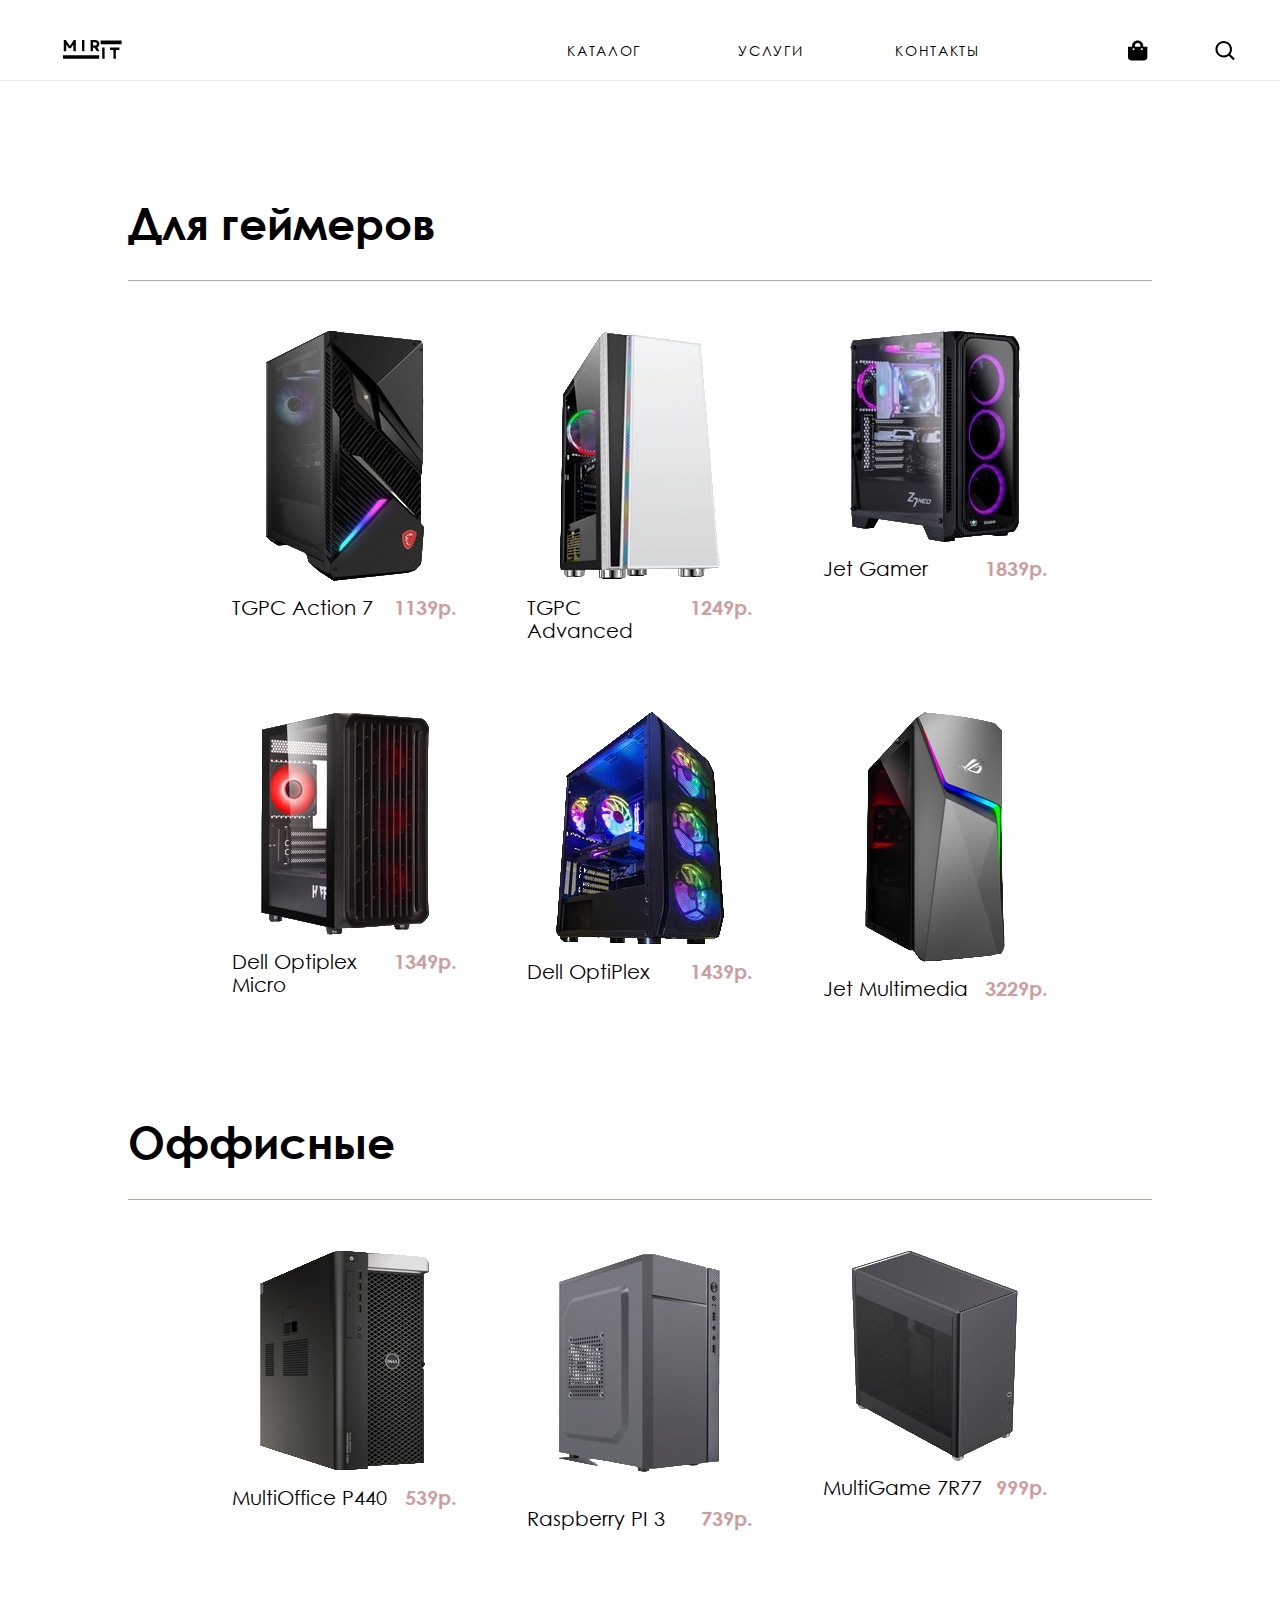
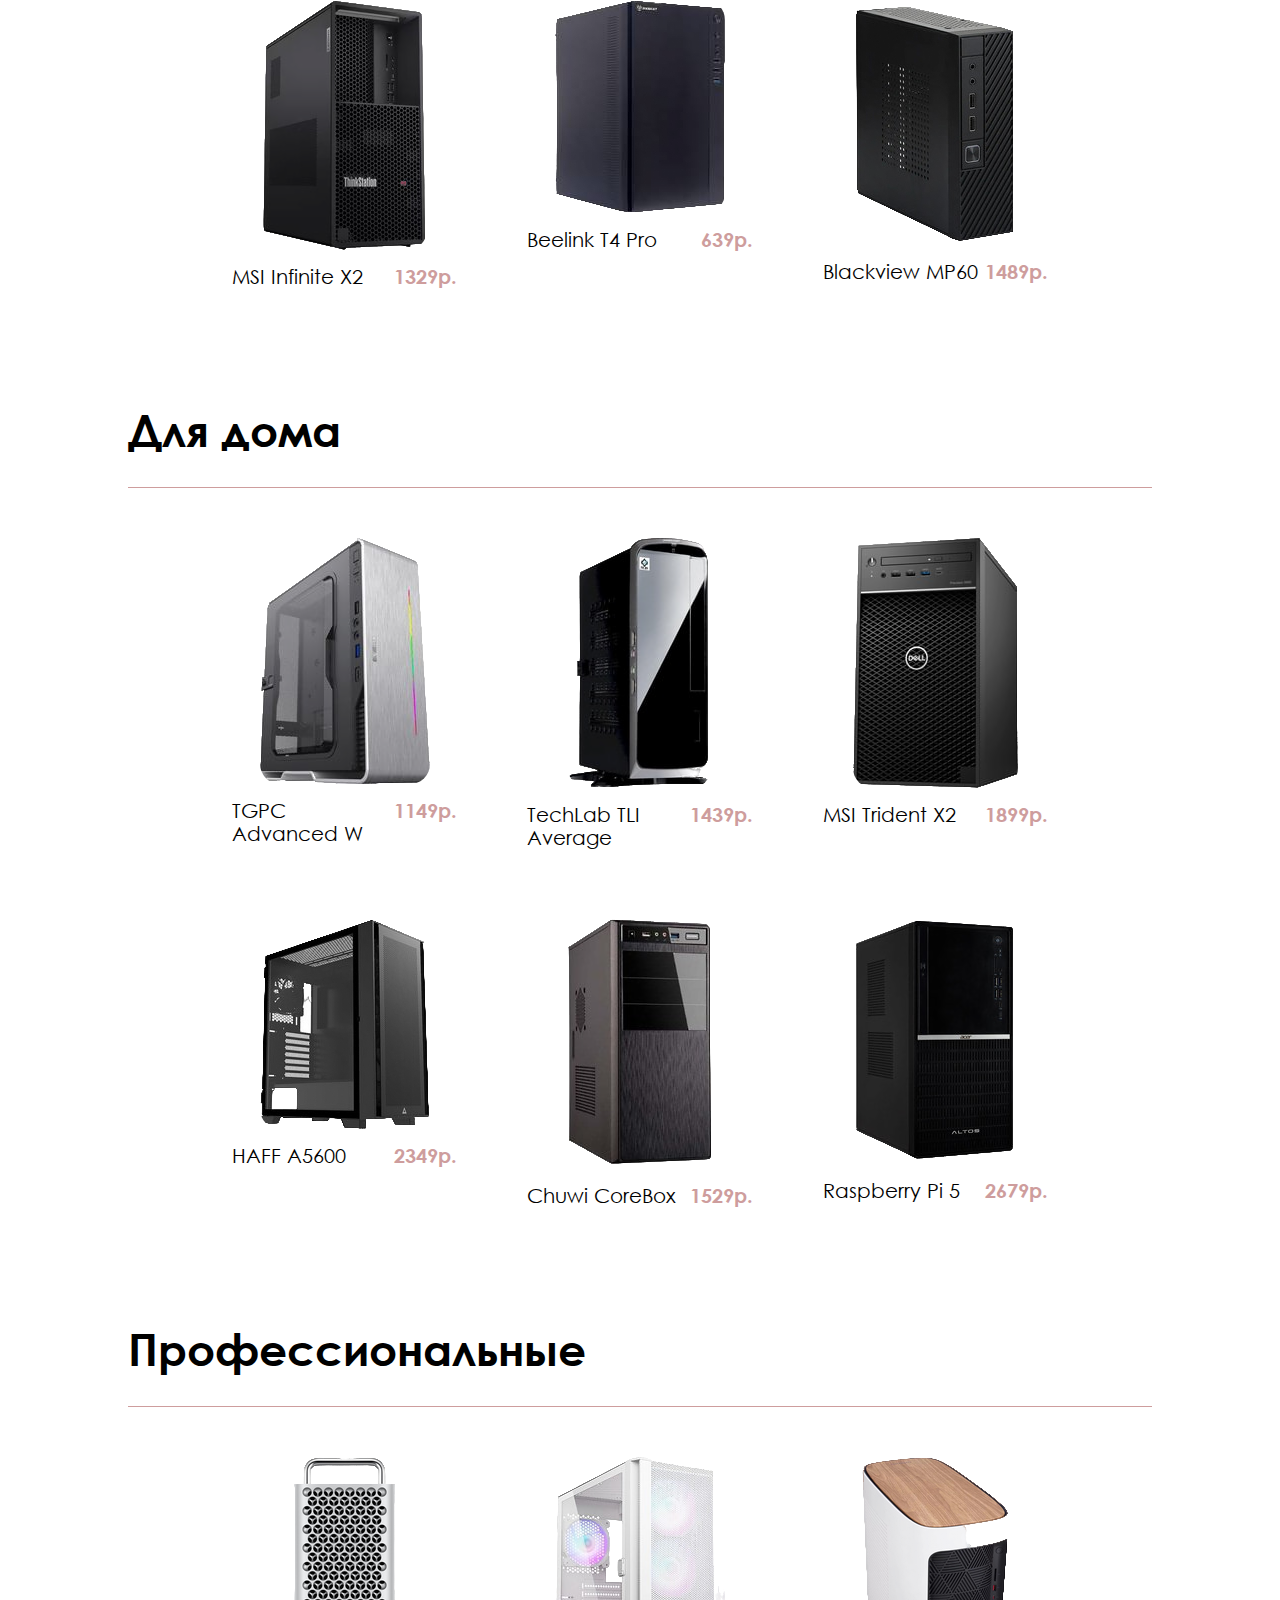
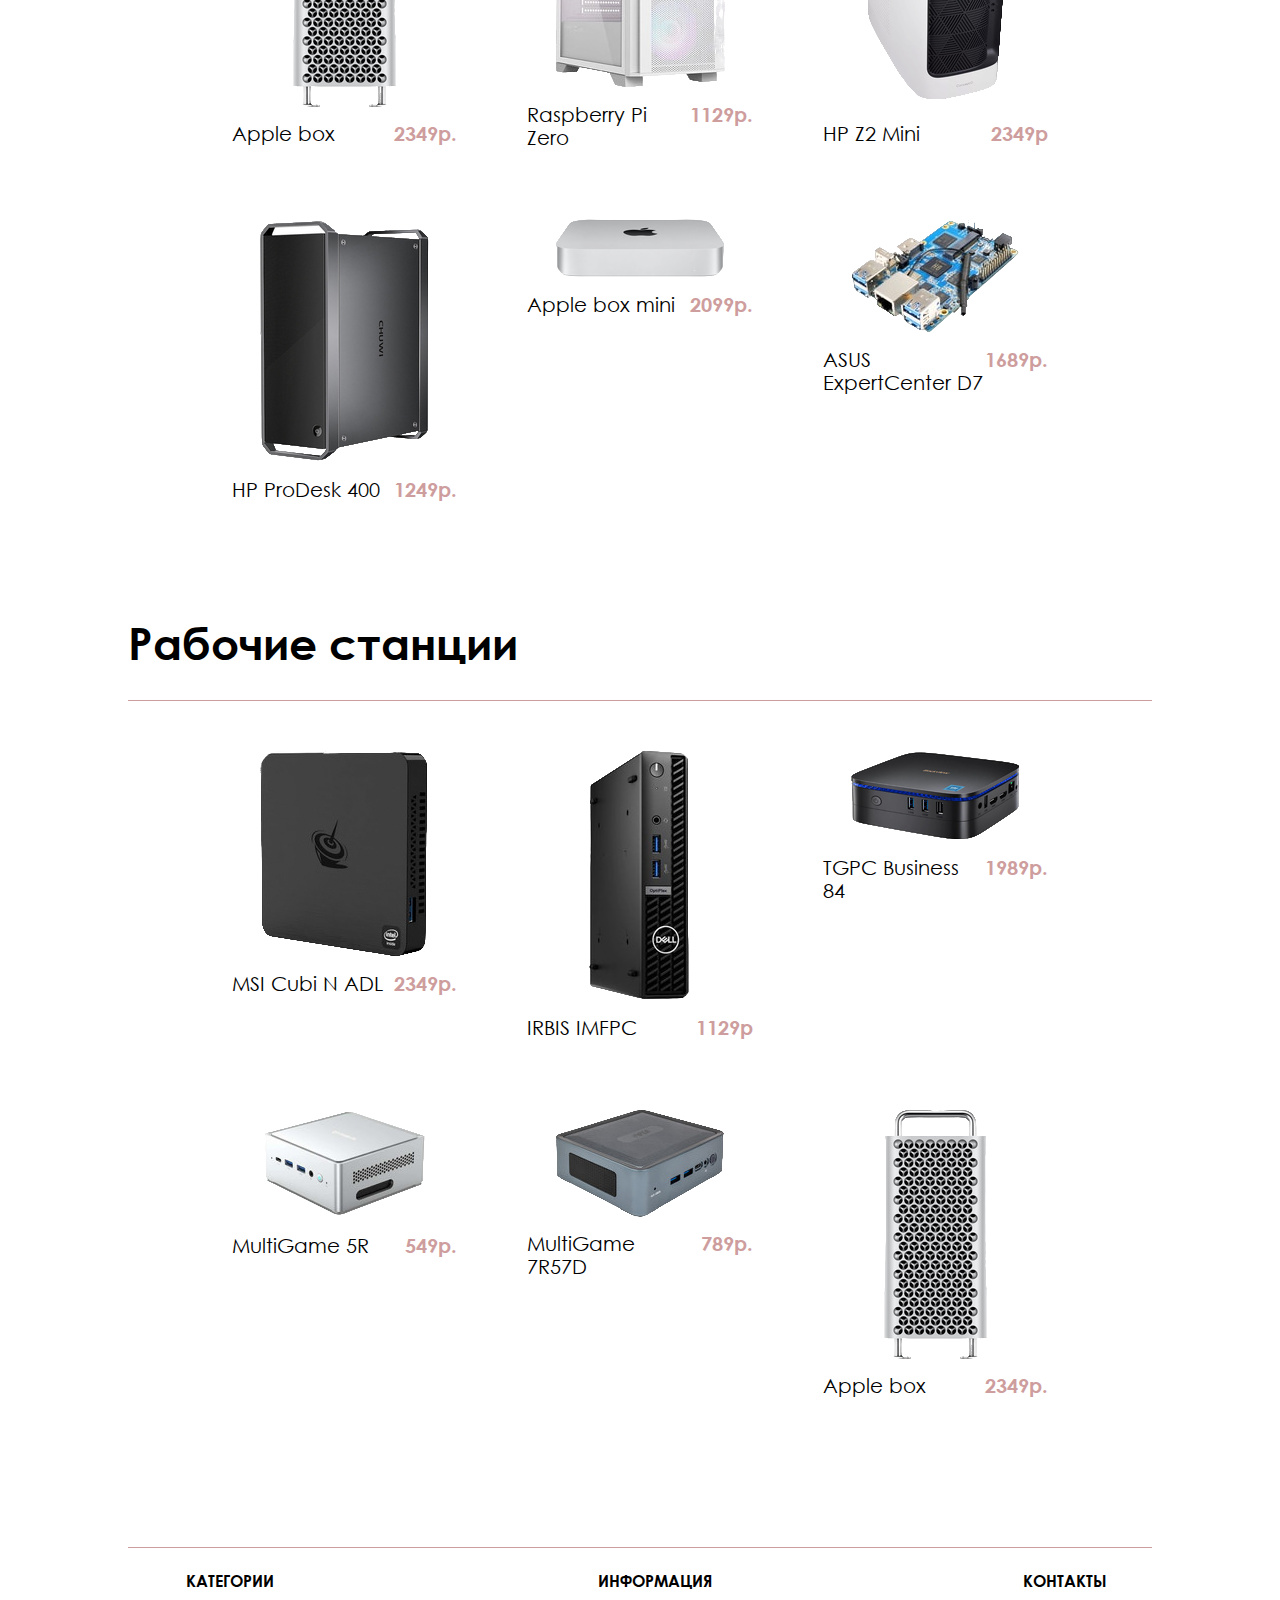
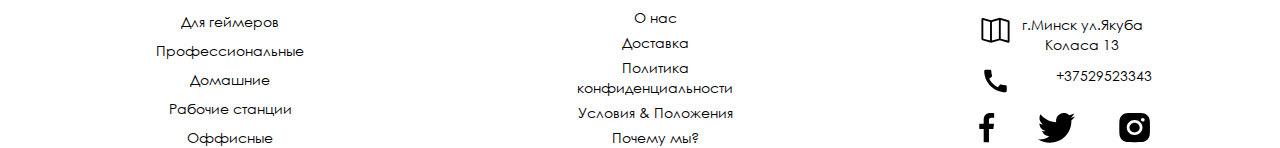
==== catalog.html @ ecb58de8 "Add files via upload" ====
<!DOCTYPE html>
<html lang="en">
<head>

    <link rel="stylesheet" href="./styles/obnulator.css">
    <link rel="stylesheet" href="./styles/catalog.css">

    <meta charset="UTF-8">
    <meta http-equiv="X-UA-Compatible" content="IE=edge">
    <meta name="viewport" content="width=device-width, initial-scale=1.0">

    <title>MirIt</title>
</head>

<body>

    <nav>
        <div class="nav">
            <figure class="nav__logo">
              <a href="index.html">
                <svg version="1.0"class="white" xmlns="http://www.w3.org/2000/svg"
 width="150px" height="150px" viewBox="0 0 500.000000 500.000000"
 preserveAspectRatio="xMidYMid meet">

<g transform="translate(0.000000,500.000000) scale(0.100000,-0.100000)"
fill="#000000" stroke="none">
<path d="M940 2721 l0 -281 60 0 60 0 2 168 3 167 65 -95 65 -95 45 0 44 0 66
94 65 94 5 -164 5 -164 58 -3 57 -3 0 281 0 280 -49 0 -49 0 -98 -144 c-63
-92 -103 -141 -109 -135 -5 5 -50 69 -101 142 l-91 132 -52 3 -51 3 0 -280z"/>
<path d="M1852 2723 l3 -278 58 -3 57 -3 0 281 0 280 -60 0 -60 0 2 -277z"/>
<path d="M2280 2720 l0 -281 58 3 57 3 3 88 3 88 42 -3 c41 -3 43 -5 93 -88
l50 -85 67 -3 c37 -2 67 1 67 5 0 4 -23 47 -51 96 l-52 89 33 26 c100 78 90
246 -18 310 -45 26 -54 27 -199 30 l-153 4 0 -282z m274 159 c35 -16 52 -69
34 -106 -18 -38 -53 -53 -125 -53 l-63 0 0 85 0 85 65 0 c35 0 75 -5 89 -11z"/>
<path d="M2780 2885 l0 -95 525 0 525 0 0 95 0 95 -525 0 -525 0 0 -95z"/>
<path d="M2860 2340 l0 -280 60 0 60 0 0 280 0 280 -60 0 -60 0 0 -280z"/>
<path d="M3250 2560 l0 -60 85 0 85 0 2 -217 3 -218 60 0 60 0 -3 164 c-2 91
-1 189 3 218 l6 53 85 0 84 0 0 60 0 60 -235 0 -235 0 0 -60z"/>
<path d="M900 2150 l0 -90 905 0 905 0 0 90 0 90 -905 0 -905 0 0 -90z"/>
</g>
</svg>
              </a>                 
           </figure>
            <div class="nav__links">
               <div class="nav__links__text">
                    <a href="catalog.html">КАТАЛОГ</a>
                    <a href="services.html">УСЛУГИ</a>
                    <a href="#contactUs">КОНТАКТЫ</a>
                </div>
                <figure class="nav__links__img">
                    <a href="shopping_cart.html">
                        <svg class="white" width="27" height="27" viewBox="0 0 27 27" fill="none" xmlns="http://www.w3.org/2000/svg">
                            <path d="M20.53 8.4375V6.75C20.53 3.02801 17.1809 0 13.0645 0C8.94803 0 5.59908 3.02801 5.59908 6.75V8.4375H0V22.7812C0 25.1112 2.08898 27 4.6659 27H21.4631C24.0401 27 26.129 25.1112 26.129 22.7812V8.4375H20.53ZM9.3318 6.75C9.3318 4.889 11.0063 3.375 13.0645 3.375C15.1228 3.375 16.7972 4.889 16.7972 6.75V8.4375H9.3318V6.75ZM18.6636 13.0781C17.8905 13.0781 17.2638 12.5115 17.2638 11.8125C17.2638 11.1135 17.8905 10.5469 18.6636 10.5469C19.4367 10.5469 20.0634 11.1135 20.0634 11.8125C20.0634 12.5115 19.4367 13.0781 18.6636 13.0781ZM7.46544 13.0781C6.69236 13.0781 6.06567 12.5115 6.06567 11.8125C6.06567 11.1135 6.69236 10.5469 7.46544 10.5469C8.23852 10.5469 8.86521 11.1135 8.86521 11.8125C8.86521 12.5115 8.23852 13.0781 7.46544 13.0781Z" fill="black"/>
                        </svg>
                        <svg class="gray" width="27" height="27" viewBox="0 0 27 27" fill="none" xmlns="http://www.w3.org/2000/svg">
                            <path d="M20.53 8.4375V6.75C20.53 3.02801 17.1809 0 13.0645 0C8.94803 0 5.59908 3.02801 5.59908 6.75V8.4375H0V22.7812C0 25.1112 2.08898 27 4.6659 27H21.4631C24.0401 27 26.129 25.1112 26.129 22.7812V8.4375H20.53ZM9.3318 6.75C9.3318 4.889 11.0063 3.375 13.0645 3.375C15.1228 3.375 16.7972 4.889 16.7972 6.75V8.4375H9.3318V6.75ZM18.6636 13.0781C17.8905 13.0781 17.2638 12.5115 17.2638 11.8125C17.2638 11.1135 17.8905 10.5469 18.6636 10.5469C19.4367 10.5469 20.0634 11.1135 20.0634 11.8125C20.0634 12.5115 19.4367 13.0781 18.6636 13.0781ZM7.46544 13.0781C6.69236 13.0781 6.06567 12.5115 6.06567 11.8125C6.06567 11.1135 6.69236 10.5469 7.46544 10.5469C8.23852 10.5469 8.86521 11.1135 8.86521 11.8125C8.86521 12.5115 8.23852 13.0781 7.46544 13.0781Z" fill="black"/>
                        </svg>
                        
                    </a>
                    <a href="">
                        <svg class="white" width="25" height="25" viewBox="0 0 25 25" fill="none" xmlns="http://www.w3.org/2000/svg">
                            <path d="M10.9167 21.25C13.2094 21.2495 15.436 20.482 17.242 19.0697L22.9202 24.7478L24.7466 22.9214L19.0684 17.2432C20.4815 15.4371 21.2495 13.2099 21.25 10.9167C21.25 5.21912 16.6143 0.583328 10.9167 0.583328C5.21917 0.583328 0.583374 5.21912 0.583374 10.9167C0.583374 16.6142 5.21917 21.25 10.9167 21.25ZM10.9167 3.16666C15.1908 3.16666 18.6667 6.64254 18.6667 10.9167C18.6667 15.1908 15.1908 18.6667 10.9167 18.6667C6.64258 18.6667 3.16671 15.1908 3.16671 10.9167C3.16671 6.64254 6.64258 3.16666 10.9167 3.16666Z" fill="black"/>
                        </svg>
                        <svg class="gray" width="25" height="25" viewBox="0 0 25 25" fill="none" xmlns="http://www.w3.org/2000/svg">
                            <path d="M10.9167 21.25C13.2094 21.2495 15.436 20.482 17.242 19.0697L22.9202 24.7478L24.7466 22.9214L19.0684 17.2432C20.4815 15.4371 21.2495 13.2099 21.25 10.9167C21.25 5.21912 16.6143 0.583328 10.9167 0.583328C5.21917 0.583328 0.583374 5.21912 0.583374 10.9167C0.583374 16.6142 5.21917 21.25 10.9167 21.25ZM10.9167 3.16666C15.1908 3.16666 18.6667 6.64254 18.6667 10.9167C18.6667 15.1908 15.1908 18.6667 10.9167 18.6667C6.64258 18.6667 3.16671 15.1908 3.16671 10.9167C3.16671 6.64254 6.64258 3.16666 10.9167 3.16666Z" fill="gray"/>
                        </svg>
                    </a>
                </figure>
            </div>
        </div>

        <div class="nav__line"></div>
    </nav>

    <main>

        <div class="container">
            <div class="header" id="ForGamers">
                <div>Для геймеров</div>
                <div class="header__line"></div>
            </div>

            <div class="grid">
                <div class="element">
                    <figure>
                        <a href="technique_review.html">
                            <img src="./img/pc1forgames.png" alt="">
                        </a>
                    </figure>
                    <div class="element__about">
                        <div>TGPC Action 7</div>
                        <div class="price">1139р.</div>
                    </div>
                </div>
                <div class="element">
                    <figure>
                        <a href="technique_review.html">
                            <img src="./img/pc2forgames.png" alt="">
                        </a>
                    </figure>
                    <div class="element__about">
                        <div>TGPC Advanced</div>
                        <div class="price">1249р.</div>
                    </div>
                </div>
                <div class="element">
                    <figure>
                        <a href="technique_review.html">
                            <img src="./img/pc3forgames.png" alt="">
                        </a>
                    </figure>
                    <div class="element__about">
                        <div>Jet Gamer</div>
                        <div class="price">1839р.</div>
                    </div>
                </div>
                <div class="element">
                    <figure>
                        <a href="technique_review.html">
                            <img src="./img/pc4forgames.png" alt="">
                        </a>
                    </figure>
                    <div class="element__about">
                        <div>Dell Optiplex Micro</div>
                        <div class="price">1349р.</div>
                    </div>
                </div>
                <div class="element">
                    <figure>
                        <a href="technique_review.html">
                            <img src="./img/pc5forgames.png" alt="">
                        </a>
                    </figure>
                    <div class="element__about">
                        <div>Dell OptiPlex</div>
                        <div class="price">1439р.</div>
                    </div>
                </div>
                <div class="element">
                    <figure>
                        <a href="technique_review.html">
                            <img src="./img/pc6forgames.png" alt="">
                        </a>
                    </figure>
                    <div class="element__about">
                        <div>Jet Multimedia</div>
                        <div class="price">3229р.</div>
                    </div>
                </div>
            </div>

            <div class="header" id="ForOffice">
                <div>Оффисные</div>
                <div class="header__line"></div>
            </div>

            <div class="grid">
                <div class="element">
                    <figure>
                        <a href="technique_review.html">
                            <img src="./img/pc1foroffice.png" alt="">
                        </a>
                    </figure>
                    <div class="element__about">
                        <div>MultiOffice P440</div>
                        <div class="price">539р.</div>
                    </div>
                </div>
                <div class="element">
                    <figure>
                        <a href="technique_review.html">
                            <img src="./img/pc2foroffice.png" alt="">
                        </a>
                    </figure>
                    <div class="element__about">
                        <div>Raspberry PI 3</div>
                        <div class="price">739р.</div>
                    </div>
                </div>
                <div class="element">
                    <figure>
                        <a href="technique_review.html">
                            <img src="./img/pc3foroffice.png" alt="">
                        </a>
                    </figure>
                    <div class="element__about">
                        <div>MultiGame 7R77</div>
                        <div class="price">999р.</div>
                    </div>
                </div>
                <div class="element">
                    <figure>
                        <a href="technique_review.html">
                            <img src="./img/pc4foroffice.png" alt="">
                        </a>
                    </figure>
                    <div class="element__about">
                        <div>MSI Infinite X2</div>
                        <div class="price">1329р.</div>
                    </div>
                </div>
                <div class="element">
                    <figure>
                        <a href="technique_review.html">
                            <img src="./img/pc5foroffice.png" alt="">
                        </a>
                    </figure>
                    <div class="element__about">
                        <div>Beelink T4 Pro</div>
                        <div class="price">639р.</div>
                    </div>
                </div>
                <div class="element">
                    <figure>
                        <a href="technique_review.html">
                            <img src="./img/pc6foroffice.png" alt="">
                        </a>
                    </figure>
                    <div class="element__about">
                        <div>Blackview MP60</div>
                        <div class="price">1489р.</div>
                    </div>
                </div>
            </div>

            <div class="header" id="ForHome">
                <div>Для дома</div>
                <div class="header__line"></div>
            </div>

            <div class="grid">
                <div class="element">
                    <figure>
                        <a href="technique_review.html">
                            <img src="./img/pc1forhome.png" alt="">
                        </a>
                    </figure>
                    <div class="element__about">
                        <div>TGPC Advanced W</div>
                        <div class="price">1149р.</div>
                    </div>
                </div>
                <div class="element">
                    <figure>
                        <a href="technique_review.html">
                            <img src="./img/pc2forhome.png" alt="">
                        </a>
                    </figure>
                    <div class="element__about">
                        <div>TechLab TLI Average</div>
                        <div class="price">1439р.</div>
                    </div>
                </div>
                <div class="element">
                    <figure>
                        <a href="technique_review.html">
                            <img src="./img/pc3forgome.png" alt="">
                        </a>
                    </figure>
                    <div class="element__about">
                        <div>MSI Trident X2 </div>
                        <div class="price">1899р.</div>
                    </div>
                </div>
                <div class="element">
                    <figure>
                        <a href="technique_review.html">
                            <img src="./img/pc4forhome.png" alt="">
                        </a>
                    </figure>
                    <div class="element__about">
                        <div>HAFF A5600</div>
                        <div class="price">2349р.</div>
                    </div>
                </div>
                <div class="element">
                    <figure>
                        <a href="technique_review.html">
                            <img src="./img/pc5forhome.png" alt="">
                        </a>
                    </figure>
                    <div class="element__about">
                        <div>Chuwi CoreBox </div>
                        <div class="price">1529р.</div>
                    </div>
                </div>
                <div class="element">
                    <figure>
                        <a href="technique_review.html">
                            <img src="./img/pc6forhome.png" alt="">
                        </a>
                    </figure>
                    <div class="element__about">
                        <div>Raspberry Pi 5</div>
                        <div class="price">2679р.</div>
                    </div>
                </div>
            </div>

            <div class="header" id="ForProfessionals">
                <div>Профессиональные</div>
                <div class="header__line"></div>
            </div>

            <div class="grid">
                <div class="element">
                    <figure>
                        <a href="technique_review.html">
                            <img src="./img/pc1forprofessional.png" alt="">
                        </a>
                    </figure>
                    <div class="element__about">
                        <div>Apple box</div>
                        <div class="price">2349р.</div>
                    </div>
                </div>
                <div class="element">
                    <figure>
                        <a href="technique_review.html">
                            <img src="./img/pc2forproffesional.png" alt="">
                        </a>
                    </figure>
                    <div class="element__about">
                        <div>Raspberry Pi Zero</div>
                        <div class="price">1129р.</div>
                    </div>
                </div>
                <div class="element">
                    <figure>
                        <a href="technique_review.html">
                            <img src="./img/pc3forproffesional.png" alt="">
                        </a>
                    </figure>
                    <div class="element__about">
                        <div>HP Z2 Mini </div>
                        <div class="price">2349р</div>
                    </div>
                </div>
                <div class="element">
                    <figure>
                        <a href="technique_review.html">
                            <img src="./img/pc4forproffesional.png" alt="">
                        </a>
                    </figure>
                    <div class="element__about">
                        <div>HP ProDesk 400</div>
                        <div class="price">1249р.</div>
                    </div>
                </div>
                <div class="element">
                    <figure>
                        <a href="technique_review.html">
                            <img src="./img/pc5forproffesional.png" alt="">
                        </a>
                    </figure>
                    <div class="element__about">
                        <div>Apple box mini</div>
                        <div class="price">2099р.</div>
                    </div>
                </div>
                <div class="element">
                    <figure>
                        <a href="technique_review.html">
                            <img src="./img/pc6forprofessional.png" alt="">
                        </a>
                    </figure>
                    <div class="element__about">
                        <div>ASUS ExpertCenter D7</div>
                        <div class="price">1689р.</div>
                    </div>
                </div>
            </div>

            <div class="header" id="Workstation">
                <div>Рабочие станции</div>
                <div class="header__line"></div>
            </div>

            <div class="grid">
                <div class="element">
                    <figure>
                        <a href="technique_review.html">
                            <img src="./img/worstation.png" alt="">
                        </a>
                    </figure>
                    <div class="element__about">
                        <div>MSI Cubi N ADL</div>
                        <div class="price">2349р.</div>
                    </div>
                </div>
                <div class="element">
                    <figure>
                        <a href="technique_review.html">
                            <img src="./img/workstation2.png" alt="">
                        </a>
                    </figure>
                    <div class="element__about">
                        <div>IRBIS IMFPC</div>
                        <div class="price">1129р</div>
                    </div>
                </div>
                <div class="element">
                    <figure>
                        <a href="technique_review.html">
                            <img src="./img/workstation3.png" alt="">
                        </a>
                    </figure>
                    <div class="element__about">
                        <div>TGPC Business 84</div>
                        <div class="price">1989р.</div>
                    </div>
                </div>
                <div class="element">
                    <figure>
                        <a href="technique_review.html">
                            <img src="./img/workstation4.png" alt="">
                        </a>
                    </figure>
                    <div class="element__about">
                        <div>MultiGame 5R</div>
                        <div class="price">549р.</div>
                    </div>
                </div>
                <div class="element">
                    <figure>
                        <a href="technique_review.html">
                            <img src="./img/workstation5.png" alt="">
                        </a>
                    </figure>
                    <div class="element__about">
                        <div>MultiGame 7R57D</div>
                        <div class="price">789р.</div>
                    </div>
                </div>
                <div class="element">
                    <figure>
                        <a href="technique_review.html">
                            <img src="./img/pc1forprofessional.png" alt="">
                        </a>
                    </figure>
                    <div class="element__about">
                        <div>Apple box</div>
                        <div class="price">2349р.</div>
                    </div>
                </div>
            </div>
        </div>

    </main>

    <footer>
        <div class="footer" id="contactUs">
            <div class="footer__line"></div>
            <div class="footer__info">
                <div class="footer__info__categories">
                    <div class="footer__info__header">КАТЕГОРИИ</div>
                    <div><a href="#Monobouquets">Для геймеров</a></div>
                    <div><a href="#Love&Romance">Профессиональные</a></div>
                    <div><a href="#Roses">Домашние</a></div>
                    <div><a href="&Pions">Рабочие станции</a></div>
                    <div><a href="#Wedding">Оффисные</a></div>
                </div>
                <div class="footer__info__information">
                    <div class="footer__info__header">ИНФОРМАЦИЯ</div>
                    <div><a href="services.html">О нас</a></div>
                    <div><a href="services.html">Доставка</a></div>
                    <div><a href="services.html">Политика конфиденциальности</a></div>
                    <div><a href="services.html">Условия & Положения</a></div>
                    <div><a href="services.html">Почему мы?</a></div>
                </div>
                <div class="footer__info__contactUs">
                    <div class="footer__info__header">КОНТАКТЫ</div>
                    <div class="footer__info__contactUs__map">
                        <figure>
                            <svg width="35" height="35" viewBox="0 0 35 35" fill="none" xmlns="http://www.w3.org/2000/svg">
                                <path d="M32.7076 6.0855L22.5312 3.23901L12.3252 6.11394L2.83411 3.42153C2.63073 3.36383 2.41675 3.35408 2.20896 3.39304C2.00118 3.432 1.80526 3.51862 1.63661 3.64608C1.46795 3.77355 1.33115 3.93838 1.23696 4.12765C1.14277 4.31691 1.09375 4.52543 1.09375 4.73684V28.02C1.09478 28.3768 1.21165 28.7236 1.42676 29.0083C1.64187 29.2929 1.9436 29.5 2.28655 29.5984L12.3229 32.4456L22.5334 29.5694L32.1709 32.2652C32.3741 32.322 32.5877 32.3311 32.7949 32.2916C33.0022 32.2521 33.1975 32.1652 33.3656 32.0376C33.5337 31.9101 33.6699 31.7453 33.7637 31.5563C33.8575 31.3673 33.9063 31.1592 33.9062 30.9482V7.66549C33.9053 7.30763 33.7879 6.95981 33.5716 6.67471C33.3553 6.38961 33.052 6.18276 32.7076 6.0855ZM11.1426 29.8366L3.28125 27.6064V5.82218L11.1426 8.05233V29.8366ZM21.4385 27.6048L13.3301 29.8888V8.10347L21.4385 5.81944V27.6048ZM31.7188 29.8669L23.626 27.6035V5.81664L31.7188 8.08009V29.8669Z" fill="black"/>
                            </svg>                                
                        </figure>
                        <div>г.Минск ул.Якуба Коласа 13</div>
                    </div>
                    <div class="footer__info__contactUs__call">
                        <figure>
                            <svg width="35" height="35" viewBox="0 0 35 35" fill="none" xmlns="http://www.w3.org/2000/svg">
                                <path d="M29.1812 22.4292C27.3875 22.4292 25.6521 22.1375 24.0333 21.6125C23.7797 21.5265 23.5071 21.5138 23.2465 21.5757C22.986 21.6376 22.7482 21.7717 22.5604 21.9625L20.2708 24.8354C16.1437 22.8667 12.2792 19.1479 10.2229 14.875L13.0667 12.4542C13.4604 12.0458 13.5771 11.4771 13.4167 10.9667C12.8771 9.34792 12.6 7.6125 12.6 5.81875C12.6 5.03125 11.9437 4.375 11.1562 4.375H6.11042C5.32292 4.375 4.375 4.725 4.375 5.81875C4.375 19.3667 15.6479 30.625 29.1812 30.625C30.2167 30.625 30.625 29.7063 30.625 28.9042V23.8729C30.625 23.0854 29.9687 22.4292 29.1812 22.4292Z" fill="black"/>
                            </svg>                                 
                        </figure>
                        <div>+37529523343</div>
                    </div>
                    <div class="footer__info__contactUs__icons">
                        <figure>
                            <a href="https://vk.com/the_worth_guy">
                                <svg class="white" width="18" height="35" viewBox="0 0 18 35" fill="none" xmlns="http://www.w3.org/2000/svg">
                                    <path d="M11.2797 34.1251V18.5599H16.4007L17.1686 12.4922H11.2809V8.61461C11.2809 6.86346 11.7568 5.66142 14.2247 5.66142H17.3734V0.237854C15.8504 0.0748206 14.3198 -0.00451282 12.7884 0.000198048C8.25003 0.000198048 5.13695 2.82705 5.13695 8.01797V12.4922H0V18.5599H5.13695V34.1251H11.2797Z" fill="black"/>
                                </svg>  
                                <svg class="gray" width="18" height="35" viewBox="0 0 18 35" fill="none" xmlns="http://www.w3.org/2000/svg">
                                    <path d="M11.2797 34.1251V18.5599H16.4007L17.1686 12.4922H11.2809V8.61461C11.2809 6.86346 11.7568 5.66142 14.2247 5.66142H17.3734V0.237854C15.8504 0.0748206 14.3198 -0.00451282 12.7884 0.000198048C8.25003 0.000198048 5.13695 2.82705 5.13695 8.01797V12.4922H0V18.5599H5.13695V34.1251H11.2797Z" fill="gray"/>
                                </svg>
                            </a>                              
                        </figure>
                        <figure>
                            <a href="https://vk.com/the_worth_guy">
                                <svg class="white" width="39" height="30" viewBox="0 0 39 30" fill="none" xmlns="http://www.w3.org/2000/svg">
                                    <path d="M38.1615 3.50362C36.767 4.11105 35.2876 4.50973 33.7728 4.68638C35.3672 3.74801 36.5607 2.27322 37.1316 0.535908C35.6301 1.41163 33.988 2.03039 32.2754 2.36577C31.1233 1.16261 29.5995 0.365881 27.9399 0.098847C26.2803 -0.168187 24.5773 0.109359 23.0945 0.888551C21.6117 1.66774 20.4316 2.90514 19.737 4.4093C19.0423 5.91345 18.8717 7.60052 19.2516 9.20947C16.2128 9.0598 13.2399 8.28416 10.5261 6.93289C7.81223 5.58163 5.41808 3.68495 3.49905 1.366C2.52338 3.0192 2.22551 4.97531 2.66602 6.83651C3.10652 8.69772 4.25232 10.3243 5.87041 11.3854C4.65658 11.3461 3.46975 11.0233 2.40823 10.4438V10.537C2.41159 12.2663 3.02221 13.9415 4.13707 15.2801C5.25194 16.6187 6.8028 17.5386 8.52802 17.8847C7.87137 18.0588 7.19422 18.1472 6.51406 18.1475C6.03119 18.1476 5.54951 18.1008 5.076 18.0078C5.56359 19.4993 6.51382 20.8037 7.7937 21.7386C9.07357 22.6734 10.619 23.1918 12.2138 23.2213C9.50755 25.3046 6.16689 26.4341 2.72836 26.4285C2.11666 26.4302 1.50534 26.398 0.897339 26.332C4.39087 28.5407 8.45875 29.7131 12.6135 29.709C15.4747 29.7284 18.3113 29.1893 20.9585 28.123C23.6057 27.0566 26.0108 25.4843 28.034 23.4973C30.0572 21.5103 31.6582 19.1482 32.7439 16.5484C33.8297 13.9486 34.3787 11.1627 34.3588 8.35277L34.3334 7.38127C35.838 6.32701 37.135 5.01313 38.1615 3.50362Z" fill="black"/>
                                 </svg>
                                 <svg class="gray" width="39" height="30" viewBox="0 0 39 30" fill="none" xmlns="http://www.w3.org/2000/svg">
                                    <path d="M38.1615 3.50362C36.767 4.11105 35.2876 4.50973 33.7728 4.68638C35.3672 3.74801 36.5607 2.27322 37.1316 0.535908C35.6301 1.41163 33.988 2.03039 32.2754 2.36577C31.1233 1.16261 29.5995 0.365881 27.9399 0.098847C26.2803 -0.168187 24.5773 0.109359 23.0945 0.888551C21.6117 1.66774 20.4316 2.90514 19.737 4.4093C19.0423 5.91345 18.8717 7.60052 19.2516 9.20947C16.2128 9.0598 13.2399 8.28416 10.5261 6.93289C7.81223 5.58163 5.41808 3.68495 3.49905 1.366C2.52338 3.0192 2.22551 4.97531 2.66602 6.83651C3.10652 8.69772 4.25232 10.3243 5.87041 11.3854C4.65658 11.3461 3.46975 11.0233 2.40823 10.4438V10.537C2.41159 12.2663 3.02221 13.9415 4.13707 15.2801C5.25194 16.6187 6.8028 17.5386 8.52802 17.8847C7.87137 18.0588 7.19422 18.1472 6.51406 18.1475C6.03119 18.1476 5.54951 18.1008 5.076 18.0078C5.56359 19.4993 6.51382 20.8037 7.7937 21.7386C9.07357 22.6734 10.619 23.1918 12.2138 23.2213C9.50755 25.3046 6.16689 26.4341 2.72836 26.4285C2.11666 26.4302 1.50534 26.398 0.897339 26.332C4.39087 28.5407 8.45875 29.7131 12.6135 29.709C15.4747 29.7284 18.3113 29.1893 20.9585 28.123C23.6057 27.0566 26.0108 25.4843 28.034 23.4973C30.0572 21.5103 31.6582 19.1482 32.7439 16.5484C33.8297 13.9486 34.3787 11.1627 34.3588 8.35277L34.3334 7.38127C35.838 6.32701 37.135 5.01313 38.1615 3.50362Z" fill="gray"/>
                                 </svg>
                            </a>
                        </figure>
                        <figure>
                            <a href="https://vk.com/the_worth_guy">
                                <svg class="white" width="35" height="34" viewBox="0 0 35 34" fill="none" xmlns="http://www.w3.org/2000/svg">
                                    <path d="M17.6218 11.0171C14.4317 11.0171 11.8283 13.4941 11.8283 16.5292C11.8283 19.5644 14.4317 22.0413 17.6218 22.0413C20.8119 22.0413 23.4153 19.5644 23.4153 16.5292C23.4153 13.4941 20.8119 11.0171 17.6218 11.0171ZM34.9979 16.5292C34.9979 14.2467 35.0196 11.9848 34.8849 9.70632C34.7502 7.05985 34.1156 4.71111 32.0816 2.77588C30.0432 0.83652 27.5789 0.236931 24.7974 0.108743C22.3983 -0.0194456 20.0209 0.00122996 17.6261 0.00122996C15.227 0.00122996 12.8496 -0.0194456 10.4549 0.108743C7.67332 0.236931 5.20467 0.840656 3.17065 2.77588C1.13228 4.71525 0.502078 7.05985 0.367346 9.70632C0.232613 11.9889 0.254345 14.2508 0.254345 16.5292C0.254345 18.8077 0.232613 21.0737 0.367346 23.3522C0.502078 25.9986 1.13662 28.3474 3.17065 30.2826C5.20902 32.2219 7.67332 32.8215 10.4549 32.9497C12.854 33.0779 15.2314 33.0572 17.6261 33.0572C20.0252 33.0572 22.4026 33.0779 24.7974 32.9497C27.5789 32.8215 30.0476 32.2178 32.0816 30.2826C34.12 28.3432 34.7502 25.9986 34.8849 23.3522C35.024 21.0737 34.9979 18.8118 34.9979 16.5292ZM17.6218 25.0103C12.6888 25.0103 8.70771 21.2226 8.70771 16.5292C8.70771 11.8359 12.6888 8.04814 17.6218 8.04814C22.5547 8.04814 26.5358 11.8359 26.5358 16.5292C26.5358 21.2226 22.5547 25.0103 17.6218 25.0103ZM26.9009 9.6815C25.7492 9.6815 24.8191 8.79659 24.8191 7.70079C24.8191 6.60499 25.7492 5.72008 26.9009 5.72008C28.0527 5.72008 28.9828 6.60499 28.9828 7.70079C28.9831 7.96099 28.9295 8.21871 28.825 8.45916C28.7205 8.69962 28.5671 8.9181 28.3738 9.1021C28.1804 9.28609 27.9507 9.43197 27.698 9.5314C27.4453 9.63082 27.1744 9.68183 26.9009 9.6815Z" fill="black"/>
                                </svg>
                                <svg class="gray" width="35" height="34" viewBox="0 0 35 34" fill="none" xmlns="http://www.w3.org/2000/svg">
                                    <path d="M17.6218 11.0171C14.4317 11.0171 11.8283 13.4941 11.8283 16.5292C11.8283 19.5644 14.4317 22.0413 17.6218 22.0413C20.8119 22.0413 23.4153 19.5644 23.4153 16.5292C23.4153 13.4941 20.8119 11.0171 17.6218 11.0171ZM34.9979 16.5292C34.9979 14.2467 35.0196 11.9848 34.8849 9.70632C34.7502 7.05985 34.1156 4.71111 32.0816 2.77588C30.0432 0.83652 27.5789 0.236931 24.7974 0.108743C22.3983 -0.0194456 20.0209 0.00122996 17.6261 0.00122996C15.227 0.00122996 12.8496 -0.0194456 10.4549 0.108743C7.67332 0.236931 5.20467 0.840656 3.17065 2.77588C1.13228 4.71525 0.502078 7.05985 0.367346 9.70632C0.232613 11.9889 0.254345 14.2508 0.254345 16.5292C0.254345 18.8077 0.232613 21.0737 0.367346 23.3522C0.502078 25.9986 1.13662 28.3474 3.17065 30.2826C5.20902 32.2219 7.67332 32.8215 10.4549 32.9497C12.854 33.0779 15.2314 33.0572 17.6261 33.0572C20.0252 33.0572 22.4026 33.0779 24.7974 32.9497C27.5789 32.8215 30.0476 32.2178 32.0816 30.2826C34.12 28.3432 34.7502 25.9986 34.8849 23.3522C35.024 21.0737 34.9979 18.8118 34.9979 16.5292ZM17.6218 25.0103C12.6888 25.0103 8.70771 21.2226 8.70771 16.5292C8.70771 11.8359 12.6888 8.04814 17.6218 8.04814C22.5547 8.04814 26.5358 11.8359 26.5358 16.5292C26.5358 21.2226 22.5547 25.0103 17.6218 25.0103ZM26.9009 9.6815C25.7492 9.6815 24.8191 8.79659 24.8191 7.70079C24.8191 6.60499 25.7492 5.72008 26.9009 5.72008C28.0527 5.72008 28.9828 6.60499 28.9828 7.70079C28.9831 7.96099 28.9295 8.21871 28.825 8.45916C28.7205 8.69962 28.5671 8.9181 28.3738 9.1021C28.1804 9.28609 27.9507 9.43197 27.698 9.5314C27.4453 9.63082 27.1744 9.68183 26.9009 9.6815Z" fill="gray"/>
                                </svg> 
                            </a>                               
                        </figure>
                    </div>
                </div>
            </div>
        </div>
    </footer>
    <script>
    const links = document.querySelectorAll('.nav__links__text a');
    

    links.forEach(link => {
        link.addEventListener('mouseenter', () => {
            
            link.style.backgroundColor = 'gray';
        });
    
       
        link.addEventListener('mouseleave', () => {
        
            link.style.backgroundColor = '';
        });
    });
    </script>
</body>

</html>
---- styles/obnulator.css ----
*{
	padding: 0;
	margin: 0;
	border: 0;
}
*,*:before,*:after{
	-moz-box-sizing: border-box;
	-webkit-box-sizing: border-box;
	box-sizing: border-box;
}
:focus,:active{outline: none;}
a:focus,a:active{outline: none;}

html,body{
	width: 100%;
	-ms-text-size-adjust: 100%;
	-moz-text-size-adjust: 100%;
	-webkit-text-size-adjust: 100%;
}
input,button,textarea{font-family:inherit;}

input::-ms-clear{display: none;}
button{cursor: pointer;}
button::-moz-focus-inner {padding:0;border:0;}
a, a:visited{text-decoration: none;}
a:hover{text-decoration: none;}
ul li{list-style: none;}
img{vertical-align: top;}

h1,h2,h3,h4,h5,h6{font-size:inherit;font-weight: 400;}
---- styles/catalog.css ----
@font-face {
  font-family: 'CenturyGothic';
  src: url("../fonts/centurygothic.ttf");
  font-weight: 400;
}

@font-face {
  font-family: 'CenturyGothic';
  src: url("../fonts/centurygothic_bold.ttf");
  font-weight: 700;
}

@font-face {
  font-family: 'Mistrain';
  src: url("../fonts/mistrain.ttf");
  font-weight: 400;
}

.footer__line {
  width: 100%;
  height: 1px;
  background-color: #CE9D9D;
}

.nav__line {
  width: 100%;
  height: 1px;
  background-color: #FAE3E3;
}

nav {
  position: -webkit-sticky;
  position: sticky;
  z-index: 1;
  top: -25px;
}

.gray {
  display: none;
}

.nav {
  display: -webkit-box;
  display: -ms-flexbox;
  display: flex;
  padding: 45px;
  width: 100%;
  height: 100px;
  -webkit-box-align: center;
      -ms-flex-align: center;
          align-items: center;
  -webkit-box-pack: justify;
      -ms-flex-pack: justify;
          justify-content: space-between;
  background-color: #fff;
}

.nav__logo {
  height: 100%;
}

.nav__logo a {
  display: -webkit-box;
  display: -ms-flexbox;
  display: flex;
  height: 100%;
  -webkit-box-align: center;
      -ms-flex-align: center;
          align-items: center;
  -webkit-box-pack: center;
      -ms-flex-pack: center;
          justify-content: center;
}

.nav__logo:hover .white {
  display: none;
}

.nav__logo:hover .gray {
  display: inline;
}

.nav__links {
  display: -webkit-box;
  display: -ms-flexbox;
  display: flex;
  width: 60%;
  height: 60px;
  -webkit-box-pack: justify;
      -ms-flex-pack: justify;
          justify-content: space-between;
          
}

.nav__links__text {
  display: -webkit-box;
  display: -ms-flexbox;
  display: flex;
  width: 70%;
  height: 100%;
  -webkit-box-pack: justify;
      -ms-flex-pack: justify;
          justify-content: space-between;
  font-size: 18px;
  line-height: 25px;
  text-align: center;
  letter-spacing: 0.15em;
}

.nav__links__text a {
  display: -webkit-box;
  display: -ms-flexbox;
  display: flex;
  -webkit-box-align: center;
      -ms-flex-align: center;
          align-items: center;
  -webkit-box-pack: center;
      -ms-flex-pack: center;
          justify-content: center;
  width: 255px;
  height: 100%;
}

.nav__links__text a:hover {
  background-color: gray;
}

.nav__links__img {
  display: -webkit-box;
  display: -ms-flexbox;
  display: flex;
  width: 15%;
  height: 100%;
  -webkit-box-align: center;
      -ms-flex-align: center;
          align-items: center;
  -webkit-box-pack: justify;
      -ms-flex-pack: justify;
          justify-content: space-between;
}

.nav__links__img a {
  display: -webkit-box;
  display: -ms-flexbox;
  display: flex;
  height: 100%;
  -webkit-box-align: center;
      -ms-flex-align: center;
          align-items: center;
  -webkit-box-pack: center;
      -ms-flex-pack: center;
          justify-content: center;
          color: black;
}

.nav__links__img a:hover .white {
  display: none;
}

.nav__links__img a:hover .gray {
  display: inline;
}

.nav__line {
  margin-top: -20px;
}

@media (max-width: 1400.98px) {
  .nav__links__text {
    font-size: 14px;
    letter-spacing: 0.12em;
  }
  .nav__logo svg {
    width: 100px;
  }
  .nav__links__img svg {
    width: 20px;
  }
}

@media (max-width: 1024.98px) {
  nav {
    top: -10px;
  }
  .nav {
    padding: 25px;
    height: 60px;
  }
  .nav__links {
    height: 35px;
  }
  .nav__links__text {
    font-size: 11px;
    letter-spacing: 0.1em;
  }
  .nav__logo svg {
    width: 65px;
  }
  .nav__links__img svg {
    width: 17px;
  }
  .nav__line {
    margin-top: -12px;
  }
}

@media (max-width: 768.98px) {
  .nav__links {
    width: 70%;
  }
  .nav__links__text {
    font-size: 10px;
    letter-spacing: 0.08em;
    width: 80%;
  }
  .nav__logo svg {
    width: 60px;
  }
  .nav__links__img {
    width: 15%;
  }
  .nav__links__img svg {
    width: 13px;
  }
}

@media (max-width: 480.98px) {
  .nav__links {
    width: 80%;
  }
  .nav__links__text {
    font-size: 8px;
  }
  .nav__logo svg {
    width: 50px;
  }
  .nav__links__img svg {
    width: 12px;
  }
}

.footer {
  margin-top: 150px;
  padding: 0px 10%;
  width: 100%;
  height: 180px;
}

.footer a:hover {
  color: gray;
}

.footer a:hover .white {
  display: none;
}

.footer a:hover .gray {
  display: inline;
}

.footer__info {
  display: -webkit-box;
  display: -ms-flexbox;
  display: flex;
  margin-top: 20px;
  width: 100%;
  -webkit-box-align: center;
      -ms-flex-align: center;
          align-items: center;
  text-align: center;
  -webkit-box-pack: justify;
      -ms-flex-pack: justify;
          justify-content: space-between;
  font-size: 16px;
  line-height: 20px;
  height: 100%;
}

.footer__info__header {
  margin-bottom: 10px;
  font-weight: 700;
  font-size: 20px;
  line-height: 25px;
}

.footer__info__categories {
  display: -webkit-box;
  display: -ms-flexbox;
  display: flex;
  height: 100%;
  width: 20%;
  -webkit-box-orient: vertical;
  -webkit-box-direction: normal;
      -ms-flex-direction: column;
          flex-direction: column;
  -webkit-box-align: center;
      -ms-flex-align: center;
          align-items: center;
  -webkit-box-pack: justify;
      -ms-flex-pack: justify;
          justify-content: space-between;
}

.footer__info__information {
  display: -webkit-box;
  display: -ms-flexbox;
  display: flex;
  height: 100%;
  width: 20%;
  -webkit-box-orient: vertical;
  -webkit-box-direction: normal;
      -ms-flex-direction: column;
          flex-direction: column;
  -webkit-box-align: center;
      -ms-flex-align: center;
          align-items: center;
  -webkit-box-pack: justify;
      -ms-flex-pack: justify;
          justify-content: space-between;
}

.footer__info__contactUs {
  display: -webkit-box;
  display: -ms-flexbox;
  display: flex;
  height: 100%;
  width: 17%;
  -webkit-box-orient: vertical;
  -webkit-box-direction: normal;
      -ms-flex-direction: column;
          flex-direction: column;
  -webkit-box-align: center;
      -ms-flex-align: center;
          align-items: center;
  -webkit-box-pack: justify;
      -ms-flex-pack: justify;
          justify-content: space-between;
}

.footer__info__contactUs__map {
  display: -webkit-box;
  display: -ms-flexbox;
  display: flex;
  width: 100%;
  -webkit-box-pack: justify;
      -ms-flex-pack: justify;
          justify-content: space-between;
}

.footer__info__contactUs__call {
  display: -webkit-box;
  display: -ms-flexbox;
  display: flex;
  width: 100%;
  -webkit-box-pack: justify;
      -ms-flex-pack: justify;
          justify-content: space-between;
}

.footer__info__contactUs__icons {
  display: -webkit-box;
  display: -ms-flexbox;
  display: flex;
  width: 100%;
  -webkit-box-pack: justify;
      -ms-flex-pack: justify;
          justify-content: space-between;
}

@media (max-width: 1400.98px) {
  .footer__info__header {
    font-size: 16px;
  }
  .footer__info {
    font-size: 14px;
  }
  .footer__info__contactUs svg {
    height: 30px;
  }
}

@media (max-width: 1024.98px) {
  .footer {
    height: 150px;
    margin-top: 100px;
  }
  .footer__info__header {
    font-size: 14px;
    line-height: normal;
  }
  .footer__info {
    font-size: 12px;
    line-height: normal;
  }
  .footer__info__contactUs svg {
    height: 20px;
    width: 25px;
  }
}

@media (max-width: 768.98px) {
  .footer {
    height: 120px;
    margin-top: 65px;
  }
  .footer__info {
    -webkit-box-pack: center;
        -ms-flex-pack: center;
            justify-content: center;
  }
  .footer__info__header {
    font-size: 16px;
  }
  .footer__info__categories {
    display: none;
  }
  .footer__info__information {
    display: none;
  }
  .footer__info__contactUs {
    width: 50%;
    font-size: 18px;
  }
  .footer__info__contactUs svg {
    height: 25px;
    width: 30px;
  }
}

@media (max-width: 480.98px) {
  .footer {
    height: 100px;
    margin-top: 50px;
  }
  .footer__info__header {
    font-size: 14px;
  }
  .footer__info__contactUs {
    width: 65%;
    font-size: 14px;
  }
  .footer__info__contactUs svg {
    height: 20px;
    width: 25px;
  }
}

html {
  scroll-behavior: smooth;
}

body {
  width: 100%;
  background-color: #fff;
  font-family: "CenturyGothic";
  color: black;
}

a {
  color: black;
}

.container {
  display: -webkit-box;
  display: -ms-flexbox;
  display: flex;
  -webkit-box-orient: vertical;
  -webkit-box-direction: normal;
      -ms-flex-direction: column;
          flex-direction: column;
  padding: 0px 10%;
  width: 100%;
  -webkit-box-pack: justify;
      -ms-flex-pack: justify;
          justify-content: space-between;
}

.header {
  display: -webkit-box;
  display: -ms-flexbox;
  display: flex;
  -webkit-box-orient: vertical;
  -webkit-box-direction: normal;
      -ms-flex-direction: column;
          flex-direction: column;
  width: 100%;
  -webkit-box-pack: justify;
      -ms-flex-pack: justify;
          justify-content: space-between;
  font-weight: 700;
  font-size: 54px;
  line-height: 100px;
  height: 220px;
  padding-top: 100px;
}

.header__line {
  width: 100%;
  height: 1px;
  background-color: #CE9D9D;
}

.grid {
  margin-top: 50px;
  display: -ms-grid;
  display: grid;
  -webkit-box-pack: center;
      -ms-flex-pack: center;
          justify-content: center;
  -ms-grid-columns: 13% 13% 13% 13% 13% 13%;
      grid-template-columns: 13% 13% 13% 13% 13% 13%;
  grid-gap: 50px;
}

.element {
  display: -webkit-box;
  display: -ms-flexbox;
  display: flex;
  -webkit-box-orient: vertical;
  -webkit-box-direction: normal;
      -ms-flex-direction: column;
          flex-direction: column;
  -webkit-box-align: center;
      -ms-flex-align: center;
          align-items: center;
}

.element figure a img {
  width: 100%;
  height: auto;
  border-radius: 20px;
}

.element__about {
  margin-top: 15px;
  display: -webkit-box;
  display: -ms-flexbox;
  display: flex;
  width: 100%;
  -webkit-box-pack: justify;
      -ms-flex-pack: justify;
          justify-content: space-between;
  font-size: 18px;
}

.price {
  font-weight: 700;
  color: #CE9D9D;
}

@media (max-width: 1400.98px) {
  .header {
    font-size: 44px;
    line-height: 85px;
    height: 200px;
  }
  .grid {
    -ms-grid-columns: 22% 22% 22%;
        grid-template-columns: 22% 22% 22%;
    grid-gap: 70px;
  }
  .element__about {
    font-size: 20px;
  }
  img {
    border-radius: 15px;
  }
}

@media (max-width: 1024.98px) {
  .header {
    font-size: 36px;
    line-height: 65px;
    height: 150px;
    padding-top: 60px;
  }
  .grid {
    -ms-grid-columns: 25% 25% 25%;
        grid-template-columns: 25% 25% 25%;
    grid-gap: 60px;
  }
  .element__about {
    font-size: 16px;
  }
  img {
    border-radius: 12px;
  }
}

@media (max-width: 768.98px) {
  .header {
    font-size: 28px;
    line-height: 55px;
  }
  .grid {
    grid-gap: 50px;
  }
  .element__about {
    font-size: 12px;
  }
  img {
    border-radius: 15px;
  }
}

@media (max-width: 480.98px) {
  .header {
    font-size: 20px;
    line-height: 45px;
    height: 120px;
  }
  .grid {
    -ms-grid-columns: 35% 35%;
        grid-template-columns: 35% 35%;
    grid-gap: 50px;
  }
  .element__about {
    font-size: 12px;
  }
  img {
    border-radius: 10px;
  }
}
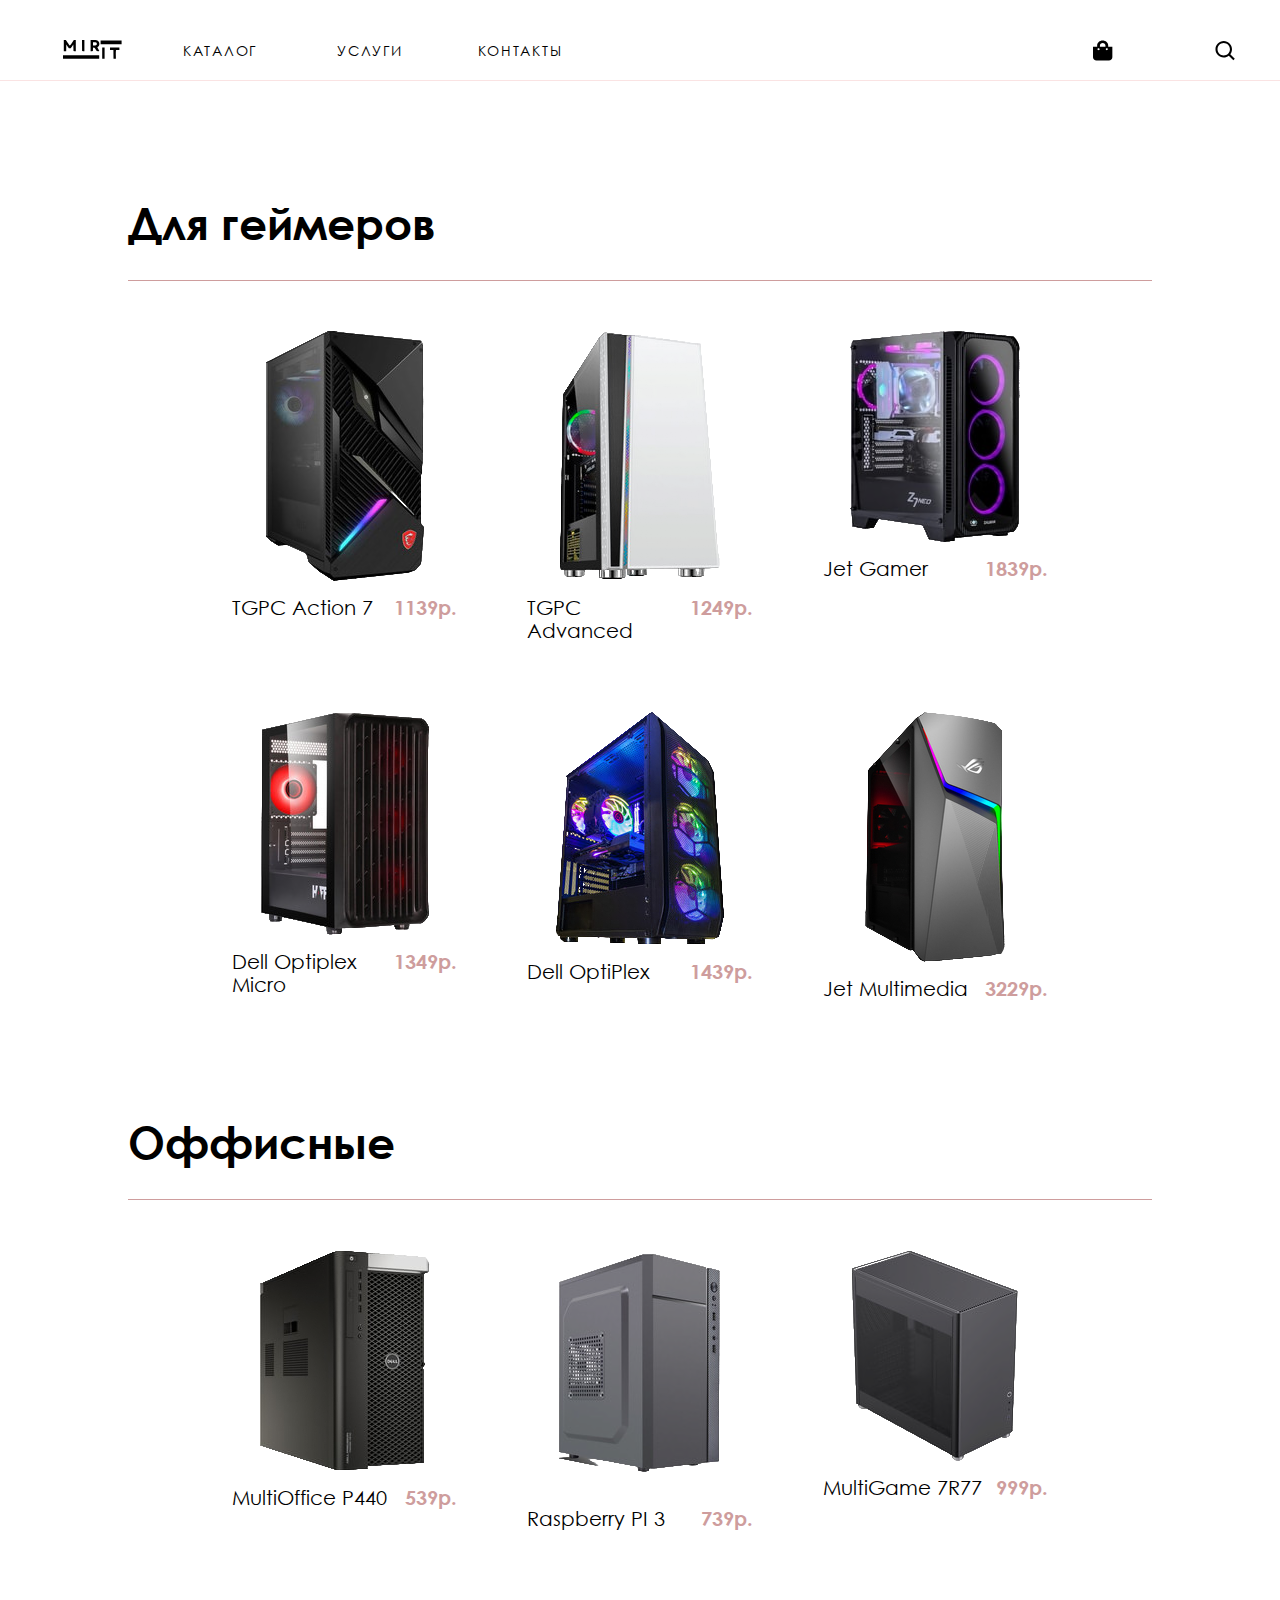
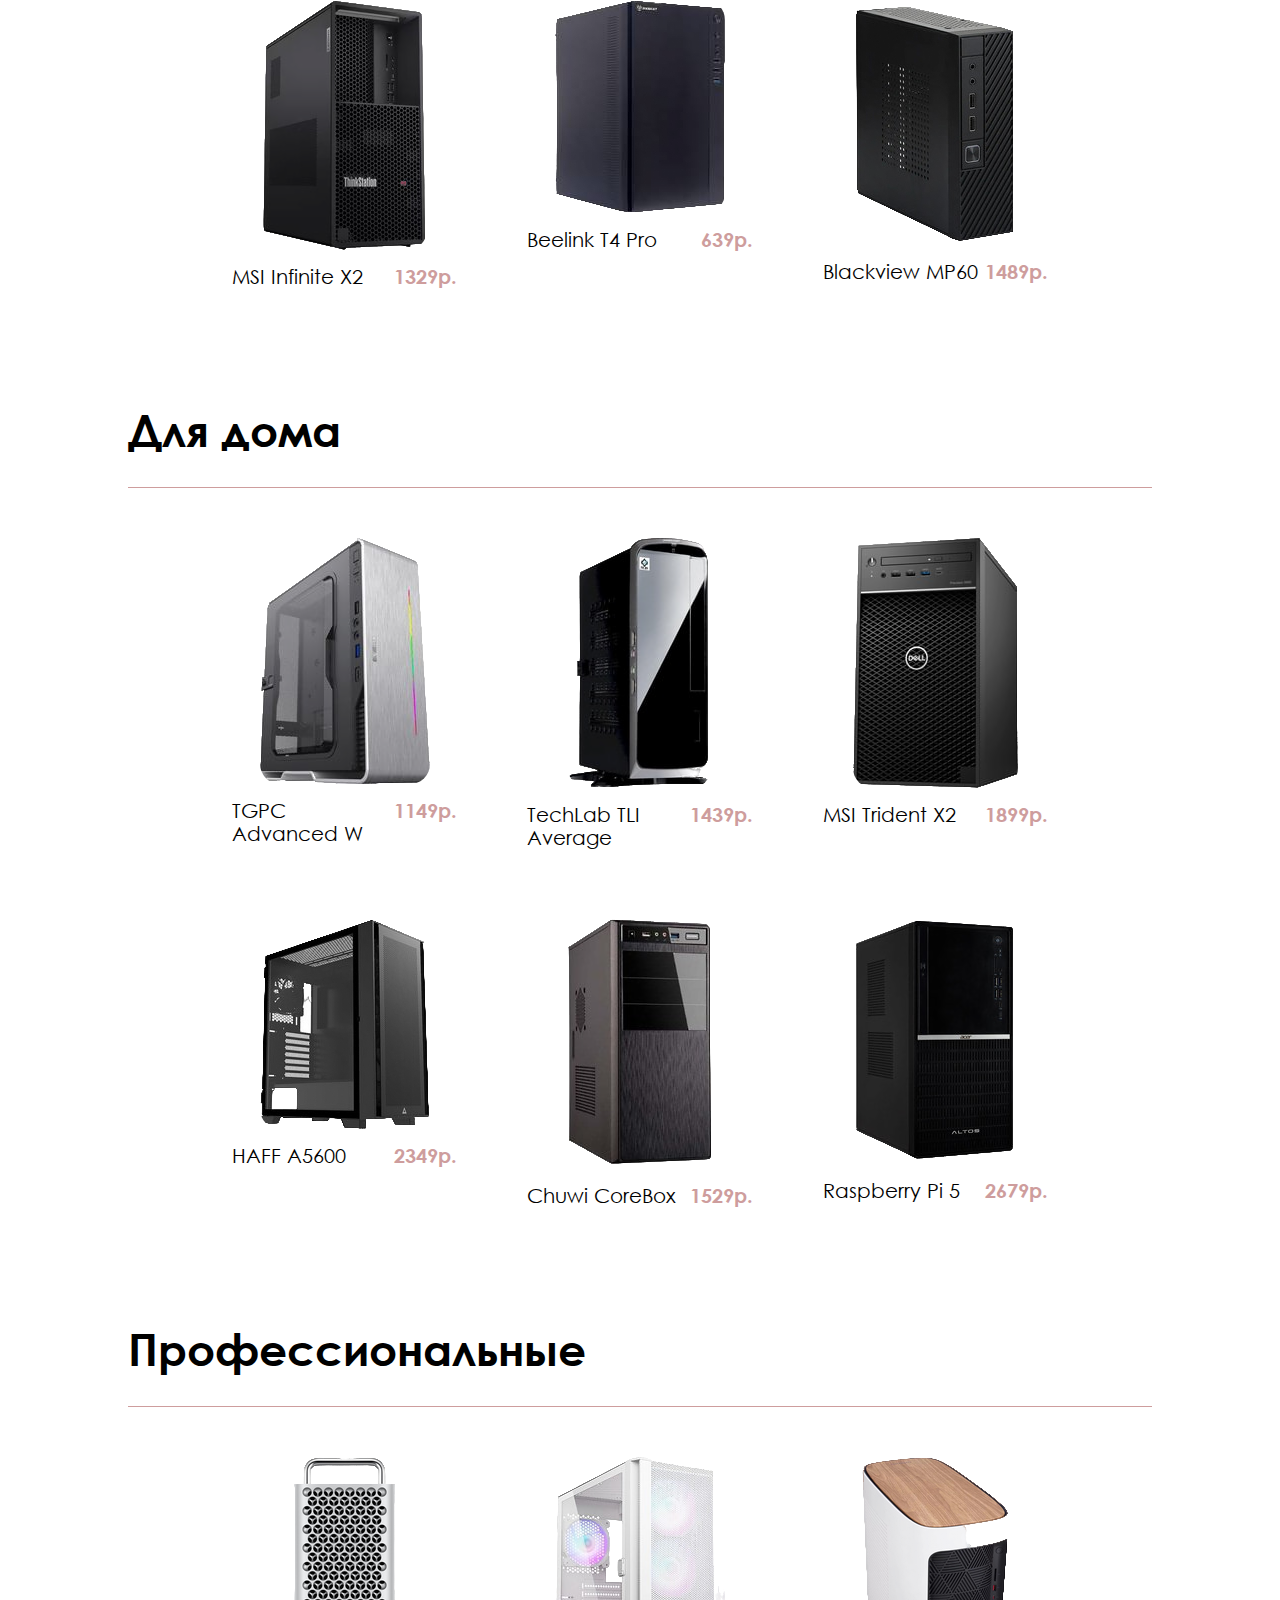
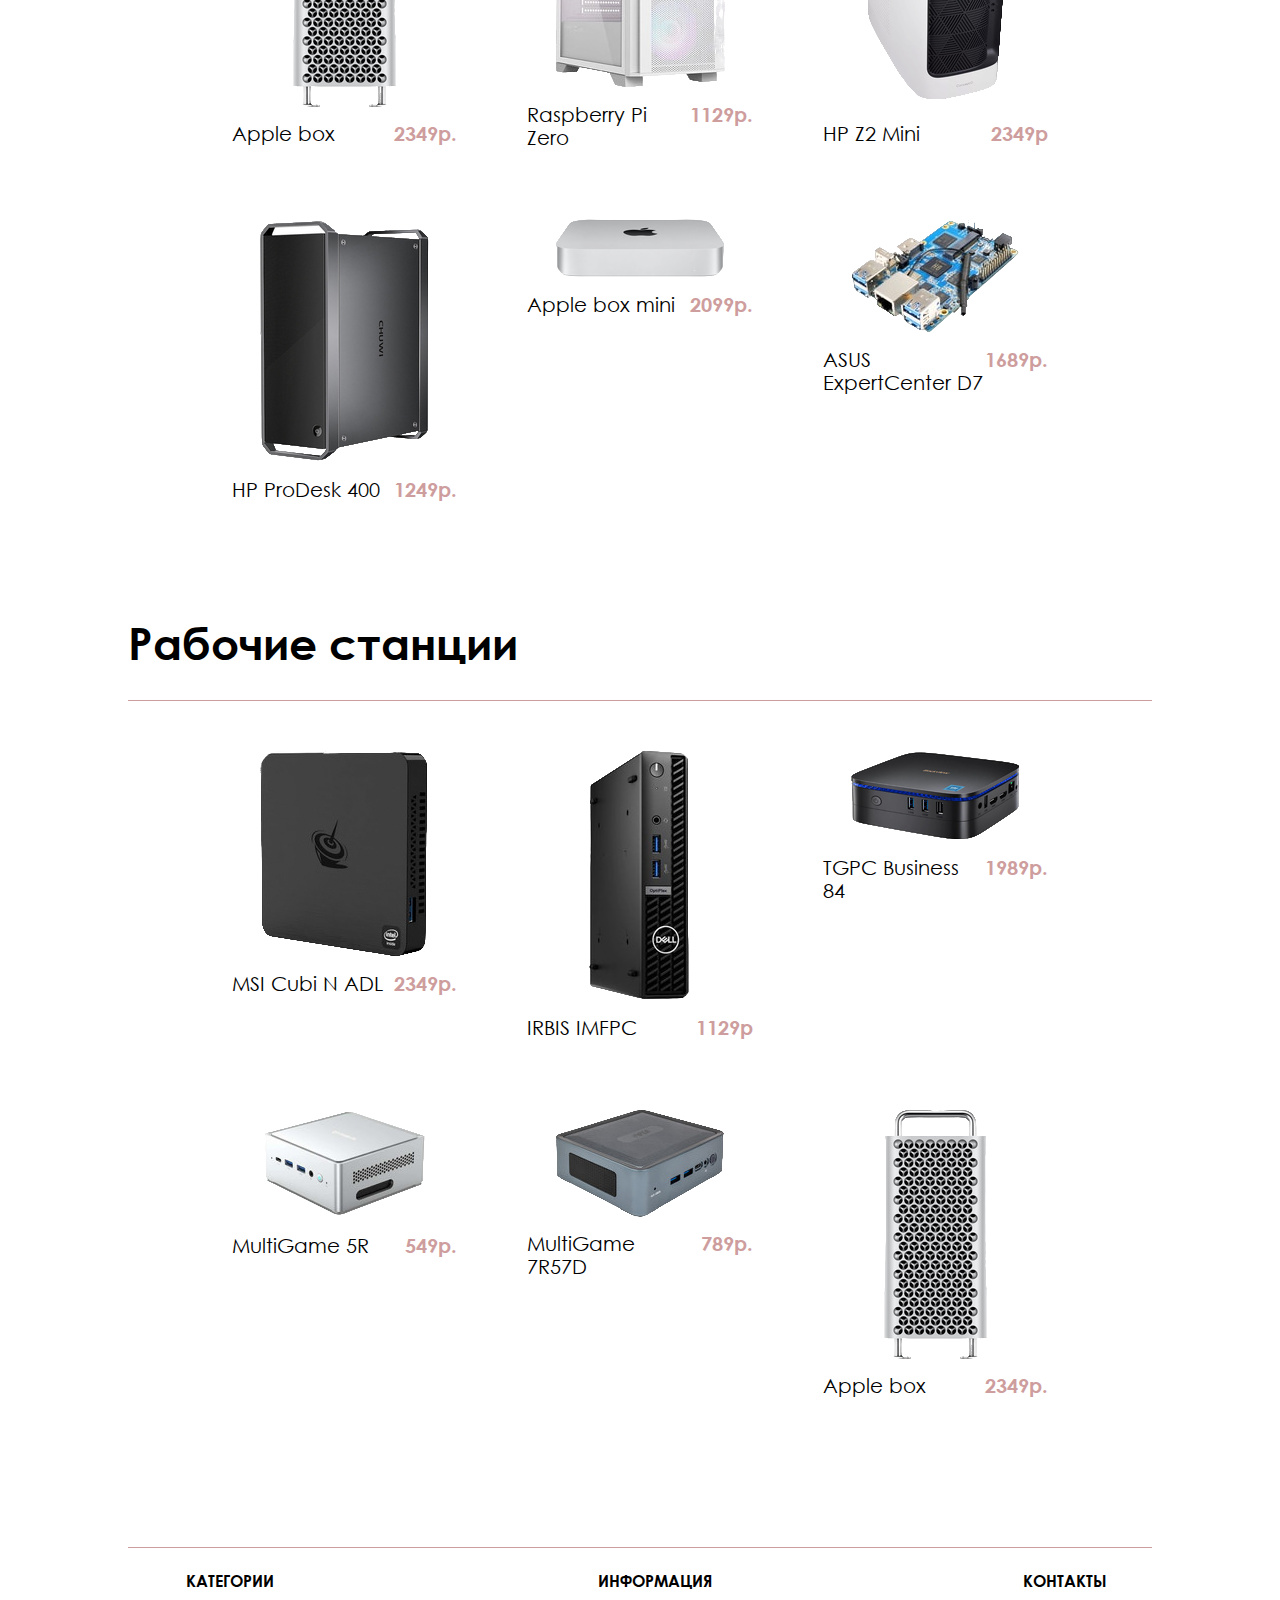
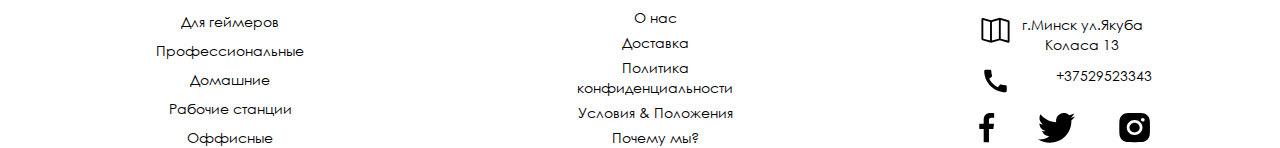
==== commit fc5452f9: "Add files via upload" ====
--- a/catalog.html
+++ b/catalog.html
@@ -22,31 +22,43 @@
  width="150px" height="150px" viewBox="0 0 500.000000 500.000000"
  preserveAspectRatio="xMidYMid meet">
 
-<g transform="translate(0.000000,500.000000) scale(0.100000,-0.100000)"
-fill="#000000" stroke="none">
-<path d="M940 2721 l0 -281 60 0 60 0 2 168 3 167 65 -95 65 -95 45 0 44 0 66
-94 65 94 5 -164 5 -164 58 -3 57 -3 0 281 0 280 -49 0 -49 0 -98 -144 c-63
--92 -103 -141 -109 -135 -5 5 -50 69 -101 142 l-91 132 -52 3 -51 3 0 -280z"/>
-<path d="M1852 2723 l3 -278 58 -3 57 -3 0 281 0 280 -60 0 -60 0 2 -277z"/>
-<path d="M2280 2720 l0 -281 58 3 57 3 3 88 3 88 42 -3 c41 -3 43 -5 93 -88
-l50 -85 67 -3 c37 -2 67 1 67 5 0 4 -23 47 -51 96 l-52 89 33 26 c100 78 90
-246 -18 310 -45 26 -54 27 -199 30 l-153 4 0 -282z m274 159 c35 -16 52 -69
-34 -106 -18 -38 -53 -53 -125 -53 l-63 0 0 85 0 85 65 0 c35 0 75 -5 89 -11z"/>
-<path d="M2780 2885 l0 -95 525 0 525 0 0 95 0 95 -525 0 -525 0 0 -95z"/>
-<path d="M2860 2340 l0 -280 60 0 60 0 0 280 0 280 -60 0 -60 0 0 -280z"/>
-<path d="M3250 2560 l0 -60 85 0 85 0 2 -217 3 -218 60 0 60 0 -3 164 c-2 91
--1 189 3 218 l6 53 85 0 84 0 0 60 0 60 -235 0 -235 0 0 -60z"/>
-<path d="M900 2150 l0 -90 905 0 905 0 0 90 0 90 -905 0 -905 0 0 -90z"/>
-</g>
+ <g transform="translate(0.000000,500.000000) scale(0.100000,-0.100000)"
+ fill="#000000" stroke="none">
+ <path d="M940 2721 l0 -281 60 0 60 0 2 168 3 167 65 -95 65 -95 45 0 44 0 66
+ 94 65 94 5 -164 5 -164 58 -3 57 -3 0 281 0 280 -49 0 -49 0 -98 -144 c-63
+ -92 -103 -141 -109 -135 -5 5 -50 69 -101 142 l-91 132 -52 3 -51 3 0 -280z"/>
+ <path d="M1852 2723 l3 -278 58 -3 57 -3 0 281 0 280 -60 0 -60 0 2 -277z"/>
+ <path d="M2280 2720 l0 -281 58 3 57 3 3 88 3 88 42 -3 c41 -3 43 -5 93 -88
+ l50 -85 67 -3 c37 -2 67 1 67 5 0 4 -23 47 -51 96 l-52 89 33 26 c100 78 90
+ 246 -18 310 -45 26 -54 27 -199 30 l-153 4 0 -282z m274 159 c35 -16 52 -69
+ 34 -106 -18 -38 -53 -53 -125 -53 l-63 0 0 85 0 85 65 0 c35 0 75 -5 89 -11z"/>
+ <path d="M2780 2885 l0 -95 525 0 525 0 0 95 0 95 -525 0 -525 0 0 -95z"/>
+ <path d="M2860 2340 l0 -280 60 0 60 0 0 280 0 280 -60 0 -60 0 0 -280z"/>
+ <path d="M3250 2560 l0 -60 85 0 85 0 2 -217 3 -218 60 0 60 0 -3 164 c-2 91
+ -1 189 3 218 l6 53 85 0 84 0 0 60 0 60 -235 0 -235 0 0 -60z"/>
+ <path d="M900 2150 l0 -90 905 0 905 0 0 90 0 90 -905 0 -905 0 0 -90z"/>
+ </g>
 </svg>
               </a>                 
            </figure>
-            <div class="nav__links">
-               <div class="nav__links__text">
-                    <a href="catalog.html">КАТАЛОГ</a>
-                    <a href="services.html">УСЛУГИ</a>
-                    <a href="#contactUs">КОНТАКТЫ</a>
-                </div>
+           <div class="nav__links">
+            <div class="nav__links__text">
+                <button class="ham">
+                    
+                    <span class="menuIcon material-icons">
+                      menu
+                    </span>
+                    <span class="xIcon material-icons">
+                      close
+                    </span>
+                  </button>
+                  <ul class="menu">
+                    <li><a class="menuLink" href="catalog.html">КАТАЛОГ</a></li>
+                    <li><a class="menuLink" href="services.html">УСЛУГИ</a></li>
+                    <li><a class="menuLink" href="#contactUs">КОНТАКТЫ</a></li>
+                  </ul>
+             </div>
+        
                 <figure class="nav__links__img">
                     <a href="shopping_cart.html">
                         <svg class="white" width="27" height="27" viewBox="0 0 27 27" fill="none" xmlns="http://www.w3.org/2000/svg">
@@ -523,21 +535,32 @@
         </div>
     </footer>
     <script>
-    const links = document.querySelectorAll('.nav__links__text a');
-    
-
-    links.forEach(link => {
-        link.addEventListener('mouseenter', () => {
-            
-            link.style.backgroundColor = 'gray';
-        });
-    
-       
-        link.addEventListener('mouseleave', () => {
-        
-            link.style.backgroundColor = '';
-        });
-    });
+    var menu = document.querySelector(".menu")
+var ham = document.querySelector(".ham")
+var xIcon = document.querySelector(".xIcon")
+var menuIcon = document.querySelector(".menuIcon")
+
+ham.addEventListener("click", toggleMenu)
+
+function toggleMenu() {
+  if (menu.classList.contains("showMenu")) {
+    menu.classList.remove("showMenu");
+    xIcon.style.display = "none";
+    menuIcon.style.display = "block";
+  } else {
+    menu.classList.add("showMenu");
+    xIcon.style.display = "block";
+    menuIcon.style.display = "none";
+  }
+}
+
+var menuLinks = document.querySelectorAll(".menuLink")
+
+menuLinks.forEach(
+  function (menuLink) {
+    menuLink.addEventListener("click", toggleMenu)
+  }
+)
     </script>
 </body>
 
--- a/styles/catalog.css
+++ b/styles/catalog.css
@@ -1,3 +1,13 @@
+.menu {
+  display: flex;
+}
+.ham {
+  display: none;
+}
+
+.nav__links__img{
+  position: relative;
+}
 @font-face {
   font-family: 'CenturyGothic';
   src: url("../fonts/centurygothic.ttf");
@@ -57,6 +67,8 @@
 
 .nav__logo {
   height: 100%;
+  
+  
 }
 
 .nav__logo a {
@@ -73,18 +85,16 @@
 }
 
 .nav__logo:hover .white {
-  display: none;
-}
-
-.nav__logo:hover .gray {
-  display: inline;
-}
+  fill: #f5f5dc;
+}
+
+
 
 .nav__links {
   display: -webkit-box;
   display: -ms-flexbox;
   display: flex;
-  width: 60%;
+  width: 100%;
   height: 60px;
   -webkit-box-pack: justify;
       -ms-flex-pack: justify;
@@ -96,7 +106,7 @@
   display: -webkit-box;
   display: -ms-flexbox;
   display: flex;
-  width: 70%;
+  width: 100%;
   height: 100%;
   -webkit-box-pack: justify;
       -ms-flex-pack: justify;
@@ -117,12 +127,13 @@
   -webkit-box-pack: center;
       -ms-flex-pack: center;
           justify-content: center;
-  width: 255px;
+  width: 150px;
   height: 100%;
 }
 
 .nav__links__text a:hover {
   background-color: gray;
+  transform: scale(1.1);
 }
 
 .nav__links__img {
@@ -172,9 +183,13 @@
   }
   .nav__logo svg {
     width: 100px;
+    height: auto;
   }
   .nav__links__img svg {
     width: 20px;
+  }
+  .nav__links{
+    width: 100%;
   }
 }
 
@@ -188,6 +203,7 @@
   }
   .nav__links {
     height: 35px;
+    width: 100%;
   }
   .nav__links__text {
     font-size: 11px;
@@ -195,6 +211,7 @@
   }
   .nav__logo svg {
     width: 65px;
+    height: auto;
   }
   .nav__links__img svg {
     width: 17px;
@@ -202,6 +219,7 @@
   .nav__line {
     margin-top: -12px;
   }
+
 }
 
 @media (max-width: 768.98px) {
@@ -211,16 +229,71 @@
   .nav__links__text {
     font-size: 10px;
     letter-spacing: 0.08em;
-    width: 80%;
+
   }
   .nav__logo svg {
     width: 60px;
+    height: auto;
   }
   .nav__links__img {
     width: 15%;
   }
   .nav__links__img svg {
     width: 13px;
+  }
+  .ham {
+    display: block;
+  }
+  .ham {
+    position: fixed;
+    z-index: 100;
+    top: 5rem;
+    right: 1rem;
+    width: 3rem;
+    height: 3rem;
+    border: black solid 1px;
+    background: white;
+    cursor: pointer;
+  }
+  
+  .xIcon {
+    display: none;
+  }
+  
+  .menu {
+    display: block !important;
+    position: fixed;
+    top: 0;
+    left: 0;
+    right: 0;
+    bottom: 0;
+    width: 100%;
+    height: 100vh;
+    background: black;
+    color: white;
+    transform: translateY(-100%);
+    transition: transform 0.2s;
+    list-style: none;
+    padding-top: 4rem;
+  }
+  
+  .showMenu {
+    transform: translateY(0);
+  }
+  
+  li {
+    padding: 1rem 1rem;
+  }
+  
+  .menuLink {
+    display: inline;
+    font-size: 2rem;
+    color: white;
+    text-decoration: none;
+  }
+  
+  .menuLink:hover {
+    text-decoration: underline;
   }
 }
 
@@ -233,9 +306,64 @@
   }
   .nav__logo svg {
     width: 50px;
+    height: auto;
   }
   .nav__links__img svg {
     width: 12px;
+  }
+  .ham {
+    display: block;
+  }
+  .ham {
+    position: fixed;
+    z-index: 100;
+    top: 4rem;
+    right: 1rem;
+    width: 3rem;
+    height: 3rem;
+    border: black solid 1px;
+    background: white;
+    cursor: pointer;
+  }
+  
+  .xIcon {
+    display: none;
+  }
+  
+  .menu {
+    display: block !important;
+    position: fixed;
+    top: 0;
+    left: 0;
+    right: 0;
+    bottom: 0;
+    width: 100%;
+    height: 100vh;
+    background: black;
+    color: white;
+    transform: translateY(-100%);
+    transition: transform 0.2s;
+    list-style: none;
+    padding-top: 4rem;
+  }
+  
+  .showMenu {
+    transform: translateY(0);
+  }
+  
+  li {
+    padding: 1rem 1rem;
+  }
+  
+  .menuLink {
+    display: inline;
+    font-size: 2rem;
+    color: white;
+    text-decoration: none;
+  }
+  
+  .menuLink:hover {
+    text-decoration: underline;
   }
 }
 
